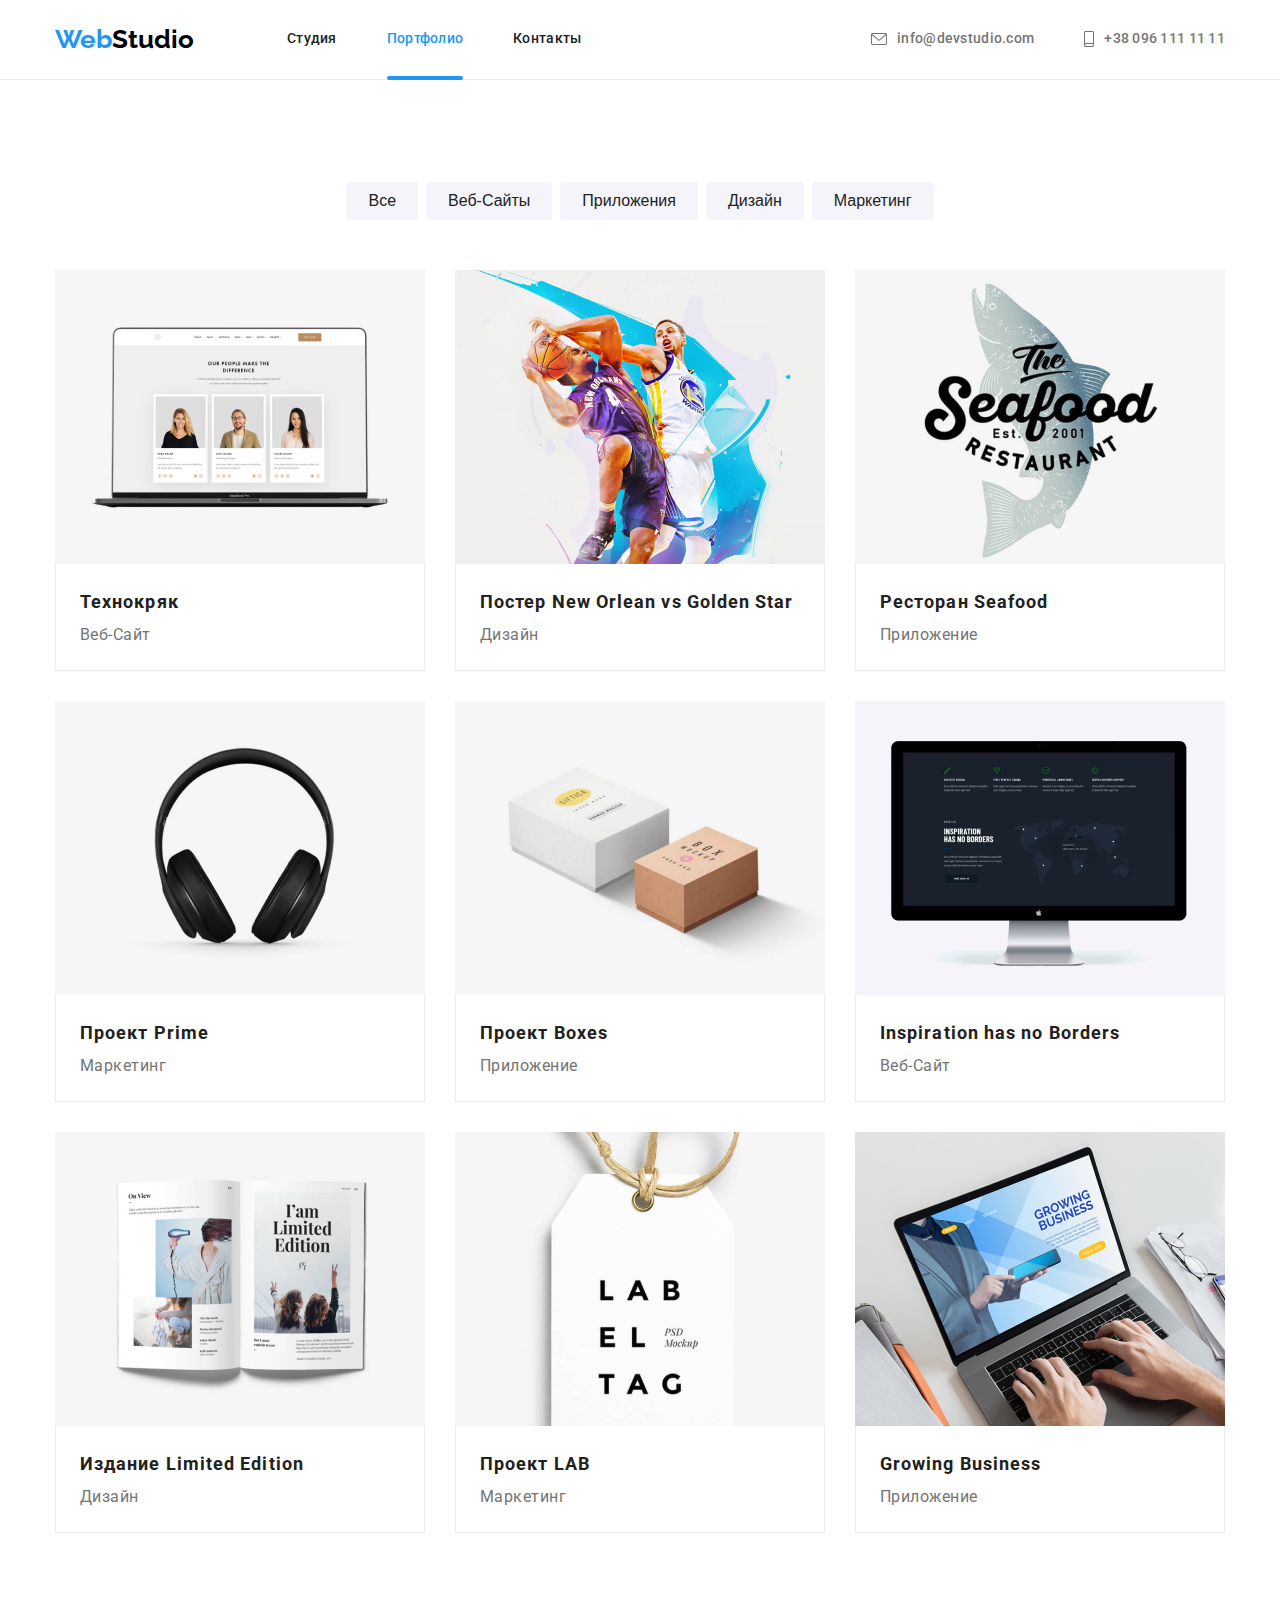
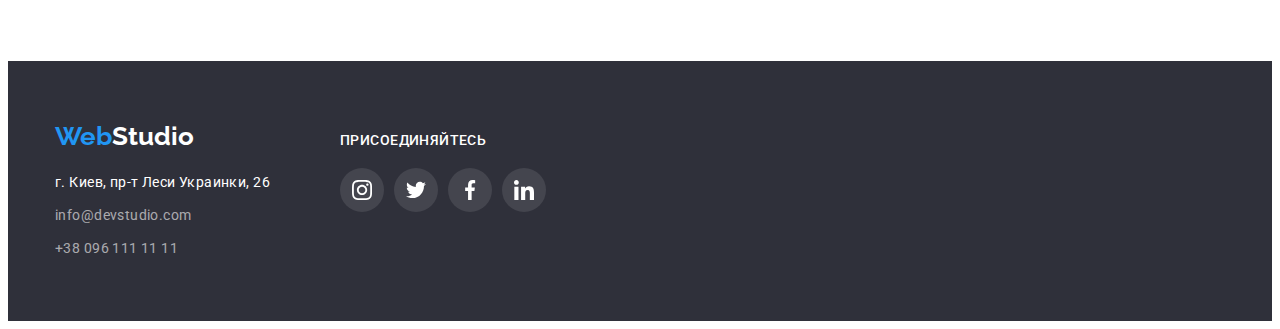
==== portfolio.html @ 551c42f7 "create home work 6" ====
<!DOCTYPE html>
<html lang="ru">
  <head>
    <link
      rel="stylesheet"
      href="https://cdnjs.cloudflare.com/ajax/libs/modern-normalize/1.1.0/modern-normalize.min.css"
      integrity="sha512-wpPYUAdjBVSE4KJnH1VR1HeZfpl1ub8YT/NKx4PuQ5NmX2tKuGu6U/JRp5y+Y8XG2tV+wKQpNHVUX03MfMFn9Q=="
      crossorigin="anonymous"
      referrerpolicy="no-referrer"
    />
    <meta charset="UTF-8" />
    <meta http-equiv="X-UA-Compatible" content="IE=edge" />
    <meta name="viewport" content="width=device-width, initial-scale=1.0" />
    <title>Portfolio</title>
    <link rel="preconnect" href="https://fonts.googleapis.com" />
    <link rel="preconnect" href="https://fonts.gstatic.com" crossorigin />
    <link
      href="https://fonts.googleapis.com/css2?family=Raleway:wght@700&family=Roboto:wght@400;500;700;900&display=swap"
      rel="stylesheet"
    />
    <link rel="stylesheet" href="./css/styles.css" />
  </head>
  <body>
    <!-- header -->
    <header class="header">
      <div class="container header-container">
        <nav class="header-nav">
          <a href="index.html" class="logo link"
            ><span class="web">Web</span
            ><span class="second-web">Studio</span></a
          >
          <ul class="menu-list list">
            <li class="menu-item">
              <a class="menu-link link" href="index.html">Студия</a>
            </li>
            <li class="menu-item">
              <a class="menu-link link current" href="portfolio.html"
                >Портфолио</a
              >
            </li>
            <li class="menu-item">
              <a class="menu-link link" href="/contact">Контакты</a>
            </li>
          </ul>
        </nav>
        <div class="header-conect">
          <ul class="contacts list">
            <li class="menu-item">
              <a class="menu-link menu-link-color link header-mail" href="mailto:info@devstudio.com">
                      <svg class="address-icon header-mail" width="16px" height="12px">
                        <use href="./images/sprites.svg#icon-envelope"></use>
                      </svg>info@devstudio.com</a></li>
            <li class="menu-item">
              <a class="menu-link menu-link-color link header-tel" href="tel:+380961111111">
                <svg class="address-icon header-tel" width="10px" height="16px">
                        <use href="./images/sprites.svg#icon-smartphone"></use>
                      </svg>+38 096 111 11 11</a></li>
          </ul>
      </div>
    </header>
    <!-- end of header -->
    <main>
      <!-- section buttons -->
      <section class="projects">
        <div class="container section-container">
          <ul class="project-buttons list">
            <li class="project-btn">
              <button class="button pointer button-light" type="button">
                Все
              </button>
            </li>
            <li class="project-btn">
              <button class="button pointer button-light" type="button">
                Веб-Сайты
              </button>
            </li>
            <li class="project-btn">
              <button class="button pointer button-light" type="button">
                Приложения
              </button>
            </li>
            <li class="project-btn">
              <button class="button pointer button-light" type="button">
                Дизайн
              </button>
            </li>
            <li class="project-btn">
              <button class="button pointer button-light" type="button">
                Маркетинг
              </button>
            </li>
          </ul>
          <ul class="projects-list list">
            <li class="projects-items">
              <div class="box">
              <p class="overlay">Технокряк это современная площадка распространения коронавируса. Компании используют эту платформу для цифрового шпионажа и атак на защищённые сервера конкурентов.</p>
              <img
                class="projects-img"
                src="./images/portfolio_img/technokryk.jpg"
                width="370"
                alt="технокряк"
              /></div>
              <div class="projects-items-description">
                <h3 class="project-title">Технокряк</h3>
                <p class="project-text">Веб-Сайт</p>
              </div>
            </li>
            <li class="projects-items">
              <div class="box">
              <p class="overlay">Lorem ipsum dolor sit amet consectetur adipisicing elit. Earum maiores tempora dolor dolore, eos delectus, molestiae eveniet non, ipsum modi rerum quibusdam odit et iusto error in alias sit quia?</p>
              <img
                class="projects-img"
                src="./images/portfolio_img/poster.jpg"
                width="370"
                alt="постер"
              /></div>
              <div class="projects-items-description">
                <h3 class="project-title">
                  Постер <span lang="en">New Orlean vs Golden Star</span>
                </h3>
                <p class="project-text">Дизайн</p>
              </div>
            </li>
            <li class="projects-items">
              <div class="box">
              <p class="overlay">Lorem ipsum dolor sit amet consectetur adipisicing elit. Earum maiores tempora dolor dolore, eos delectus, molestiae eveniet non, ipsum modi rerum quibusdam odit et iusto error in alias sit quia?</p>
              <img
                class="projects-img"
                src="./images/portfolio_img/seafood_restaurant.jpg"
                width="370"
                alt="ресторан"
              /></div>
              <div class="projects-items-description">
                <h3 class="project-title">
                  Ресторан <span lang="en">Seafood</span>
                </h3>
                <p class="project-text">Приложение</p>
              </div>
            </li>
            <li class="projects-items">
              <div class="box">
              <p class="overlay">Lorem ipsum dolor sit amet consectetur adipisicing elit. Earum maiores tempora dolor dolore, eos delectus, molestiae eveniet non, ipsum modi rerum quibusdam odit et iusto error in alias sit quia?</p>
              <img
                class="projects-img"
                src="./images/portfolio_img/pime_project.jpg"
                width="370"
                alt="проект прайм"
              /></div>
              <div class="projects-items-description">
                <h3 class="project-title">
                  Проект <span lang="en">Prime</span>
                </h3>
                <p class="project-text">Маркетинг</p>
              </div>
            </li>
            <li class="projects-items">
              <div class="box">
              <p class="overlay">Lorem ipsum dolor sit amet consectetur adipisicing elit. Earum maiores tempora dolor dolore, eos delectus, molestiae eveniet non, ipsum modi rerum quibusdam odit et iusto error in alias sit quia?</p>
              <img
                class="projects-img"
                src="./images/portfolio_img/box_project.jpg"
                width="370"
                alt="проект коробки"
              /></div>
              <div class="projects-items-description">
                <h3 class="project-title">
                  Проект <span lang="en">Boxes</span>
                </h3>
                <p class="project-text">Приложение</p>
              </div>
            </li>
            <li class="projects-items">
              <div class="box">
              <p class="overlay">Lorem ipsum dolor sit amet consectetur adipisicing elit. Earum maiores tempora dolor dolore, eos delectus, molestiae eveniet non, ipsum modi rerum quibusdam odit et iusto error in alias sit quia?</p>
              <img
                class="projects-img"
                src="./images/portfolio_img/no_borders_web_site.jpg"
                width="370"
                alt="веб-сайт"
              /></div>
              <div class="projects-items-description">
                <h3 class="project-title">
                  <span lang="en">Inspiration has no Borders</span>
                </h3>
                <p class="project-text">Веб-Сайт</p>
              </div>
            </li>
            <li class="projects-items">
              <div class="box">
              <p class="overlay">Lorem ipsum dolor sit amet consectetur adipisicing elit. Earum maiores tempora dolor dolore, eos delectus, molestiae eveniet non, ipsum modi rerum quibusdam odit et iusto error in alias sit quia?</p>
              <img
                class="projects-img"
                src="./images/portfolio_img/limited_edition_book.jpg"
                width="370"
                alt="книга"
              /></div>
              <div class="projects-items-description">
                <h3 class="project-title">
                  Издание <span lang="en">Limited Edition</span>
                </h3>
                <p class="project-text">Дизайн</p>
              </div>
            </li>
            <li class="projects-items">
              <div class="box">
              <p class="overlay">Lorem ipsum dolor sit amet consectetur adipisicing elit. Earum maiores tempora dolor dolore, eos delectus, molestiae eveniet non, ipsum modi rerum quibusdam odit et iusto error in alias sit quia?</p>
              <img
                class="projects-img"
                src="./images/portfolio_img/lab_project.jpg"
                width="370"
                alt="проект лаб"
              /></div>
              <div class="projects-items-description">
                <h3 class="project-title">Проект <span lang="en">LAB</span></h3>
                <p class="project-text">Маркетинг</p>
              </div>
            </li>
            <li class="projects-items">
              <div class="box">
              <p class="overlay">Lorem ipsum dolor sit amet consectetur adipisicing elit. Earum maiores tempora dolor dolore, eos delectus, molestiae eveniet non, ipsum modi rerum quibusdam odit et iusto error in alias sit quia?</p>
              <img
                class="projects-img"
                src="./images/portfolio_img/growing_buisness.jpg"
                width="370"
                alt="бизнесс"
              /></div>
              <div class="projects-items-description">
                <h3 class="project-title">
                  <span lang="en">Growing Business</span>
                </h3>
                <p class="project-text">Приложение</p>
              </div>
            </li>
          </ul>
        </div>
      </section>
      <!-- end of section pictures -->
    </main>
    <!-- footer -->
    <footer class="footer">
      <div class="container footer-container">
        <div class="footer-left">
          <a href="index.html" class="footer-logo link"
            ><span class="web">Web</span
            ><span class="third-web">Studio</span></a
          >
          <address class="footer-address">
            <ul class="footer-list list">
              <li class="footer-item">
                <a class="footer-link link" href="/"
                  >г. Киев, пр-т Леси Украинки, 26</a
                >
              </li>
              <li class="footer-item">
                <a
                  class="footer-second-link link"
                  href="mailto:info@devstudio.com"
                  >info@devstudio.com</a
                >
              </li>
              <li class="footer-item">
                <a class="footer-second-link link" href="tel:+380961111111"
                  >+38 096 111 11 11</a
                >
              </li>
            </ul>
          </address>
        </div>
        <div class="fotter-right">
          <h3 class="join">Присоединяйтесь</h3>
          <ul class="join-list list">
            <li class="join-item">
              <a href="" class="join-link">
                <svg class="join-icon" width="20px" height="20px">
                  <use href="./images/sprites.svg#icon-instagram"></use>
                </svg>
              </a>
            </li>
            <li class="join-item">
              <a href="" class="join-link">
                <svg class="join-icon" width="20px" height="20px">
                  <use href="./images/sprites.svg#icon-twitter"></use>
                </svg>
              </a>
            </li>
            <li class="join-item">
              <a href="" class="join-link">
                <svg class="join-icon" width="20px" height="20px">
                  <use href="./images/sprites.svg#icon-facebook"></use>
                </svg>
              </a>
            </li>
            <li class="join-item">
              <a href="" class="join-link">
                <svg class="join-icon" width="20px" height="20px">
                  <use href="./images/sprites.svg#icon-linkedin"></use>
                </svg>
              </a>
            </li>
          </ul>
        </div>
      </div>
    <!-- end of footer -->
  </body>
</html>
---- css/styles.css ----
:root {
  --header-color: #ffffff;
  --primary-text-color: #212121;
  --second-text-color: #757575;
  --accent-color: #2196f3;
  --third-color: #000000;
  --button-color: #f5f4fa;
}

* {
  box-sizing: border-box;
}

p,
h1,
h2,
h3,
h4,
h5,
h6 {
  margin: 0;
}

ul {
  margin: 0;
  padding: 0;
}

img {
  display: block;
}
body {
  font-family: 'Roboto', sans-serif;
}

.container {
  width: 1200px;
  padding-left: 15px;
  padding-right: 15px;
  margin: 0 auto;
}

.list {
  list-style: none;
}

.link {
  text-decoration: none;
}

.web {
  color: var(--accent-color);
}

.second-web {
  color: var(--third-color);
}
.third-web {
  color: var(--header-color);
}

.pointer {
  cursor: pointer;
}

/* ---------------- header ---------------- */

.header {
  padding-top: 24px;
  padding-bottom: 25px;
  border-bottom: 1px solid #ececec;
  background-color: #ffffff;
  position: fixed;
  width: 100%;
  left: 0;
  top: 0;
  z-index: 3;
}

.logo {
  font-family: 'Raleway', sans-serif;
  font-size: 26px;
  font-weight: 700;
  display: flex;
  margin-right: 93px;
}
.footer-logo {
  font-family: 'Raleway', sans-serif;
  font-size: 26px;
  font-weight: 700;
  display: flex;
}

.menu-list {
  display: flex;
}

.menu-item:not(:last-child) {
  margin-right: 50px;
}

.menu-link {
  font-style: normal;
  font-weight: 500;
  font-size: 14px;
  line-height: 1.14;
  letter-spacing: 0.02em;
  color: var(--primary-text-color);
  display: flex;
  align-items: center;
  justify-content: center;
  position: relative;
}

.menu-link.current::after {
  content: '';
  width: 100%;
  height: 4px;
  background-color: var(--accent-color);
  border-radius: 2px;
  position: absolute;
  left: 0;
  bottom: -33px;
  cursor: default;
}

.header-container {
  display: flex;
  align-items: center;
}
.header-conect {
  margin-left: auto;
  align-items: center;
}

.header-nav {
  display: flex;
  align-items: center;
}
.contacts {
  display: flex;
}

.menu-link {
  transition-property: color;
  transition-duration: 250ms;
  transition-timing-function: cubic-bezier(0.4, 0, 0.2, 1);
}

.menu-link-color {
  color: var(--second-text-color);
  transition-property: color;
  transition-duration: 250ms;
  transition-timing-function: cubic-bezier(0.4, 0, 0.2, 1);
}

.menu-link:hover,
.menu-link:focus {
  color: var(--accent-color);
}

.menu-link.current {
  color: var(--accent-color);
  transition-property: color;
  transition-duration: 250ms;
  transition-timing-function: cubic-bezier(0.4, 0, 0.2, 1);
}

.header-mail,
.header-tel {
  transition-property: color;
  transition-duration: 250ms;
  transition-timing-function: cubic-bezier(0.4, 0, 0.2, 1);
}

.address-icon {
  margin-right: 10px;
  fill: var(--second-text-color);
  transition-property: fill;
  transition-duration: 250ms;
  transition-timing-function: cubic-bezier(0.4, 0, 0.2, 1);
}

.header-mail:hover,
.header-mail:focus,
.header-tel:hover,
.header-tel:focus {
  color: var(--accent-color);
}
.header-mail:hover .address-icon,
.header-mail:focus .address-icon,
.header-tel:hover .address-icon,
.header-tel:focus .address-icon {
  fill: var(--accent-color);
}

/* ---------------- hero ---------------- */
.hero-top {
  background-color: #c4c4c4;
  padding-top: 200px;
  padding-bottom: 200px;
  max-width: 1600px;
  background-image: linear-gradient(
      rgba(47, 48, 58, 0.4),
      rgba(47, 48, 58, 0.4)
    ),
    url(../images/hover_img_browzer_jpg.jpg);
  background-repeat: no-repeat;
  background-size: cover;
  background-position: center;
  margin: 0 auto;
  margin-top: 79px;
}

.hero-title {
  font-style: normal;
  font-weight: 900;
  font-size: 44px;
  line-height: 1.36;
  letter-spacing: 0.06em;
  text-transform: uppercase;
  color: var(--header-color);
}

.hero-button {
  display: block;
  margin: 0 auto;
}

.hero-after-title {
  margin-left: auto;
  margin-right: auto;
  width: 696px;
  text-align: center;
  padding-bottom: 30px;
}

.btn {
  font-style: normal;
  font-weight: 500;
  font-size: 16px;
  line-height: 1.87;
  letter-spacing: 0.06em;
  color: var(--header-color);
  background-color: var(--accent-color);
  border-radius: 4px;
  width: 200px;
  height: 50px;
  border: 1px, var(--accent-color);
  transition: color 250ms cubic-bezier(0.4, 0, 0.2, 1),
    background-color 250ms cubic-bezier(0.4, 0, 0.2, 1);
  box-shadow: 0px 4px 4px rgba(0, 0, 0, 0.15);
}

.btn:hover {
  background-color: #188ce8;
}

/* ---------------- section 2 ---------------- */
.section-two {
  padding-top: 94px;
}

.section-two-list {
  display: flex;
  height: 251px;
}

.section-two-item {
  width: 270px;
  height: 101px;
}
.section-two-item:not(:last-child) {
  margin-right: 30px;
}

.text-name {
  font-size: 14px;
  line-height: 1.14;
  letter-spacing: 0.03em;
  text-transform: uppercase;
  color: var(--primary-text-color);
}

.text-item {
  font-size: 14px;
  line-height: 1.71;
  letter-spacing: 0.03em;
  color: var(--second-text-color);
  margin-top: 10px;
}

.section-icons {
  width: 270px;
  height: 120px;
  background-color: #f5f4fa;
  border-radius: 4px;
  display: block;
  margin-bottom: 30px;
  display: flex;
  justify-content: center;
  align-items: center;
}

/* ---------------- section 3 ---------------- */
.section-three {
  padding-top: 94px;
  padding-bottom: 94px;
}

.section-three-title {
  font-style: normal;
  font-weight: 700;
  font-size: 36px;
  line-height: 1.17;
  text-align: center;
  letter-spacing: 0.03em;
  color: var(--primary-text-color);
  margin-bottom: 50px;
}

.section-three-list {
  display: flex;
}
.section-three-item:not(:last-child) {
  margin-right: 30px;
}

.works-title-section {
  background-color: rgba(47, 48, 58, 0.8);
  position: relative;
}

.works-title-text {
  font-weight: 500;
  font-size: 14px;
  line-height: 1.14;
  text-align: center;
  letter-spacing: 0.03em;
  text-transform: uppercase;
  background: rgba(47, 48, 58, 0.8);
  color: #ffffff;
  bottom: 0;
  left: 0;
  padding-top: 27px;
  padding-bottom: 27px;
  position: absolute;
  width: 100%;
  display: flex;
  justify-content: center;
  align-items: center;
}

/* ---------------- section 4 ---------------- */

.team {
  background-color: #f5f4fa;
  padding-top: 94px;
  padding-bottom: 94px;
}

.team-title {
  font-weight: 700;
  font-size: 36px;
  line-height: 1.17;
  text-align: center;
  letter-spacing: 0.03em;
  color: var(--primary-text-color);
  margin-bottom: 50px;
}

.team-list {
  display: flex;
  margin-right: -30px;
}

.team-item {
  flex-basis: calc(100% / 4 - 30px);
  margin-right: 30px;
  box-shadow: 0px 1px 3px rgba(0, 0, 0, 0.12), 0px 1px 1px rgba(0, 0, 0, 0.14),
    0px 2px 1px rgba(0, 0, 0, 0.2);
  border-radius: 0px 0px 4px 4px;
  background: #ffffff;
}

.team-name {
  font-weight: 500;
  font-size: 16px;
  line-height: 1.19;
  letter-spacing: 0.03em;
  text-align: center;
  color: var(--primary-text-color);
  padding-bottom: 10px;
}
.team-after-item {
  padding-bottom: 30px;
  padding-top: 30px;
}
.team-prof {
  font-size: 16px;
  line-height: 1.19;
  letter-spacing: 0.03em;
  text-align: center;
  color: var(--second-text-color);
  margin-bottom: 16px;
}

.social-list {
  display: flex;
  justify-content: center;
}

.social-item {
  width: 44px;
  height: 44px;
  margin-right: 10px;
}
.social-item:last-child {
  margin-right: 0;
}

.social-link {
  width: 100%;
  height: 100%;
  display: flex;
  align-items: center;
  justify-content: center;
  border-radius: 50%;
  transition: fill 250ms cubic-bezier(0.4, 0, 0.2, 1),
    background-color 250ms cubic-bezier(0.4, 0, 0.2, 1);
}

.social-link:hover,
.social-link:focus {
  background-color: var(--accent-color);
}

.social-link:hover .social-icon,
.social-link:focus .social-icon {
  fill: #ffffff;
}

.social-icon {
  fill: #afb1b8;
  fill: #afb1b8;
  transition: fill 250ms cubic-bezier(0.4, 0, 0.2, 1);
}

/* ---------------- section 5 ---------------- */

.clients {
  padding-top: 94px;
  padding-bottom: 94px;
}

.clients-list {
  display: flex;
}
.clients-item:not(:last-child) {
  margin-right: 30px;
}
.clients-after-items {
  width: 170px;
  height: 92px;
  border: 1px solid #afb1b8;
  border-radius: 4px;
  background-position: center;
  background-size: 106px;
  background-repeat: no-repeat;
  transition-property: border-color;
  transition-duration: 250ms;
  transition-timing-function: cubic-bezier(0.4, 0, 0.2, 1);
}

.clients-after-items:hover,
.clients-after-items:focus {
  border-color: var(--accent-color);
}

.clients-link {
  width: 100%;
  height: 100%;
  display: flex;
  align-items: center;
  justify-content: center;
  fill: #afb1b8;
  transition-property: fill;
  transition-duration: 250ms;
  transition-timing-function: cubic-bezier(0.4, 0, 0.2, 1);
}

.clients-link:hover,
.clients-link:focus {
  fill: var(--accent-color);
}

/* ------------------ footer ------------------ */

.footer {
  background-color: #2f303a;
  padding-top: 60px;
  padding-bottom: 60px;
}
.footer-address {
  font-style: inherit;
}

.footer-logo {
  margin-bottom: 20px;
}

.footer-item:not(:last-child) {
  margin-bottom: 9px;
}
.footer-link {
  font-weight: normal;
  font-size: 14px;
  line-height: 1.71;
  letter-spacing: 0.03em;
  color: #ffffff;
}

.footer-second-link {
  font-weight: normal;
  font-size: 14px;
  line-height: 1.71;
  letter-spacing: 0.03em;
  color: rgba(255, 255, 255, 0.6);
  transition-property: color;
  transition-duration: 250ms;
  transition-timing-function: cubic-bezier(0.4, 0, 0.2, 1);
}

.footer-second-link:hover,
.footer-second-link:focus {
  color: var(--accent-color);
}

.join {
  font-style: normal;
  font-weight: 500;
  font-size: 14px;
  line-height: 16px;
  letter-spacing: 0.03em;
  text-transform: uppercase;
  color: #ffffff;
  margin-bottom: 20px;
}
.footer-container {
  display: flex;
  align-items: baseline;
}

.fotter-right {
  margin-left: 70px;
}

.join-list {
  display: flex;
  justify-content: center;
}

.join-item {
  width: 44px;
  height: 44px;
  margin-right: 10px;
}
.join-item:last-child {
  margin-right: 0;
}

.join-link:hover,
.join-link:focus {
  background-color: var(--accent-color);
  border-radius: 50%;
}

.join-icon {
  fill: #ffffff;
  transition-property: fill;
  transition-duration: 250ms;
  transition-timing-function: cubic-bezier(0.4, 0, 0.2, 1);
}

.join-link {
  width: 100%;
  height: 100%;
  display: flex;
  align-items: center;
  justify-content: center;
  background: rgba(255, 255, 255, 0.1);
  border-radius: 50%;
  transition-property: background-color;
  transition-duration: 250ms;
  transition-timing-function: cubic-bezier(0.4, 0, 0.2, 1);
}

/* ---------------- portfolio ---------------- */

.projects {
  display: flex;
  padding-top: 174px;
  padding-bottom: 34px;
}
.button {
  font-weight: 500;
  font-size: 16px;
  line-height: 1.62;
  color: var(--primary-text-color);
  background-color: var(--accent-color);
  border-radius: 4px;
  border: 1px, var(--accent-color);
  padding-left: 22px;
  padding-right: 22px;
  padding-top: 6px;
  padding-bottom: 6px;
  transition: color 250ms cubic-bezier(0.4, 0, 0.2, 1),
    box-shadow 250ms cubic-bezier(0.4, 0, 0.2, 1),
    background-color 250ms cubic-bezier(0.4, 0, 0.2, 1);
}

.button:hover,
.button:focus {
  color: var(--header-color);
  background-color: var(--accent-color);
  box-shadow: 0px 3px 1px rgba(0, 0, 0, 0.1), 0px 1px 2px rgba(0, 0, 0, 0.08),
    0px 2px 2px rgba(0, 0, 0, 0.12);
  border-radius: 4px;
}
.button-light {
  background-color: var(--button-color);
}

.project-title {
  font-weight: 700;
  font-size: 18px;
  line-height: 2;
  letter-spacing: 0.06em;
  color: var(--primary-text-color);
}

.project-text {
  font-size: 16px;
  line-height: 1.88;
  letter-spacing: 0.03em;
  color: var(--second-text-color);
}

.project-buttons {
  display: flex;
  justify-content: center;
  margin-bottom: 50px;
}
.project-btn:not(:first-child) {
  margin-left: 8px;
}
.projects-list {
  display: flex;
  flex-wrap: wrap;
  margin-left: -30px;
  padding-bottom: 94px;
  margin-bottom: -30px;
}

.projects-items {
  flex-basis: calc((100% - 3 * 30px) / 9);
  margin-left: 30px;
  margin-bottom: 30px;
  transition: box-shadow 250ms cubic-bezier(0.4, 0, 0.2, 1);
}
.projects-items:hover,
.projects-items:focus {
  box-shadow: 0px 1px 1px rgba(0, 0, 0, 0.12), 0px 4px 4px rgba(0, 0, 0, 0.06),
    1px 4px 6px rgba(0, 0, 0, 0.16);
}

.projects-items-description {
  padding-top: 20px;
  padding-left: 24px;
  padding-bottom: 20px;
  border-bottom: 1px solid #ececec;
  border-right: 1px solid #ececec;
  border-left: 1px solid #ececec;
}

.box {
  position: relative;
  width: 370px;
  height: 294px;
  overflow: hidden;
}
.overlay {
  position: absolute;
  top: 0;
  left: 0;
  width: 100%;
  height: 100%;
  transform: translateY(100%);
  color: #ffffff;
  padding-top: 64px;
  padding-bottom: 63px;
  padding-left: 24px;
  padding-right: 24px;
  font-weight: 400;
  font-size: 18px;
  line-height: 28px;
  letter-spacing: 0.03em;
  transition: transform 250ms cubic-bezier(0.4, 0, 0.2, 1);
  background-color: rgba(33, 150, 243, 0.9);
}

.box:hover .overlay {
  transform: translateY(0);
}

/* ---------------- modal-window ---------------- */

.backdrop {
  width: 100vw;
  height: 100vh;
  background-color: rgba(0, 0, 0, 0.2);
  position: fixed;
  top: 0;
  transition: opacity 250ms cubic-bezier(0.4, 0, 0.2, 1),
    visibility 250ms cubic-bezier(0.4, 0, 0.2, 1);
}

.modal {
  position: absolute;
  width: 528px;
  height: 581px;
  background-color: #ffffff;
  box-shadow: 0px 1px 3px rgba(0, 0, 0, 0.12), 0px 1px 1px rgba(0, 0, 0, 0.14),
    0px 2px 1px rgba(0, 0, 0, 0.2);
  border-radius: 4px;
  top: 50%;
  left: 50%;
  transform: translate(-50%, -50%);
}

.modal-btn {
  border: 1px solid rgba(0, 0, 0, 0.1);
  background-color: transparent;
  width: 30px;
  height: 30px;
  border-radius: 50%;
  position: absolute;
  top: 10px;
  right: 10px;
  display: flex;
  align-items: center;
  justify-content: center;
}

.backdrop.is-hidden {
  visibility: hidden;
  opacity: 0;
  pointer-events: none;
}
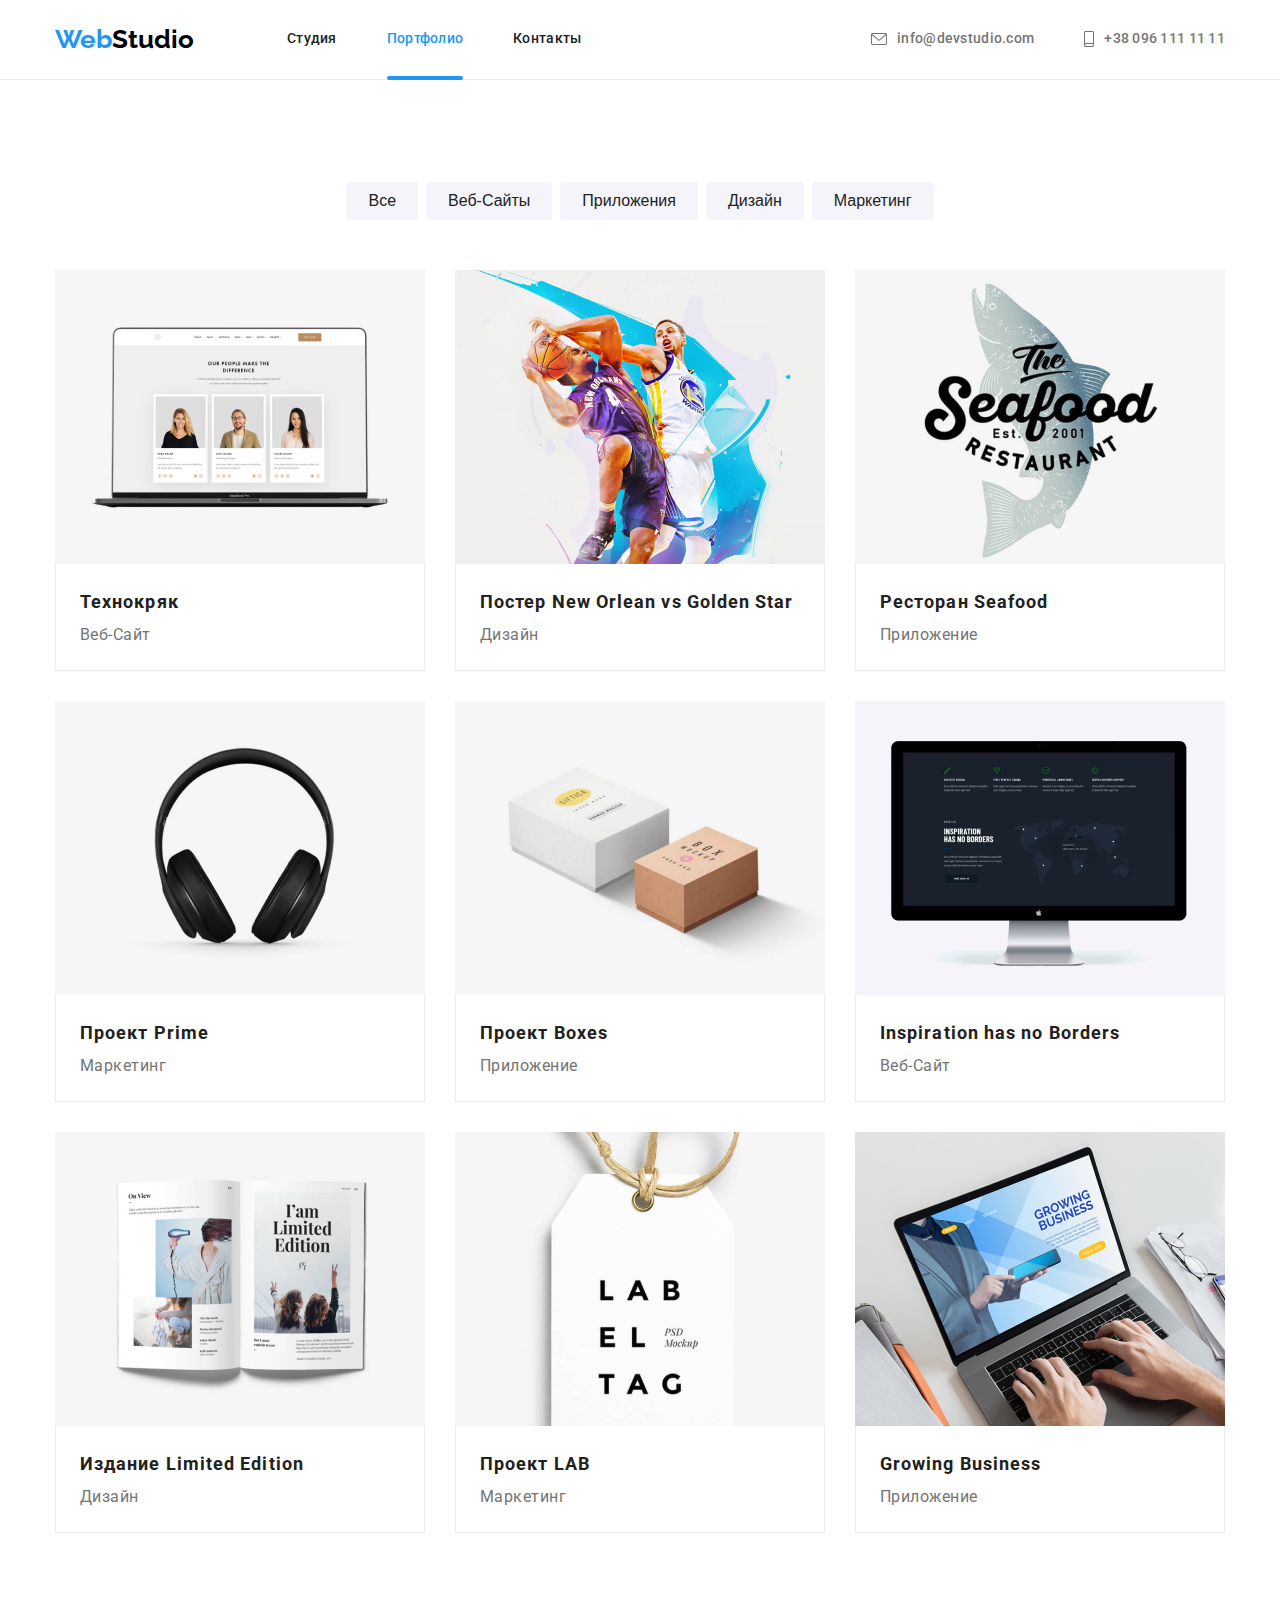
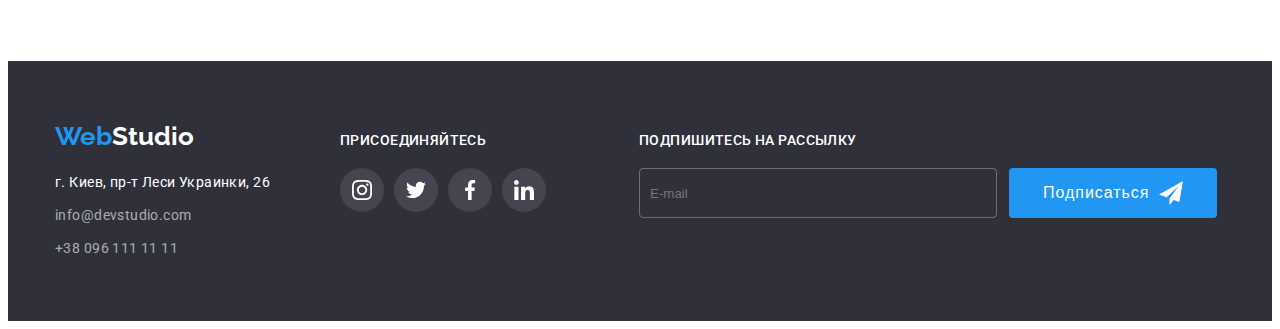
==== commit c431fea0: "update" ====
--- a/portfolio.html
+++ b/portfolio.html
@@ -299,6 +299,23 @@
             </li>
           </ul>
         </div>
+        <div class="subscribe-footer">
+          <h2 class="subscribe-title">Подпишитесь на рассылку</h2>
+          <div class="subscribe-footer-section">
+            <form class="subscribe-form" name="e-mail">
+              <div>
+                <lable class="subscribe-lable" for="e-mail">
+                  <input class="subscribe-input" type="e-mail" name="e-mail" placeholder="E-mail">
+                </lable>
+              </div>
+            </form>
+            <button type="button" class="subscribe-button">Подписаться
+            <svg class="icon-send" width="24px" height="24px">
+                  <use href="./images/sprites.svg#icon-icon_send"></use>
+                </svg>
+                </button>
+          </div>
+        </div>
       </div>
     <!-- end of footer -->
   </body>
--- a/css/styles.css
+++ b/css/styles.css
@@ -1,14 +1,14 @@
 :root {
-  --header-color: #ffffff;
-  --primary-text-color: #212121;
-  --second-text-color: #757575;
-  --accent-color: #2196f3;
-  --third-color: #000000;
-  --button-color: #f5f4fa;
+	--header-color: #ffffff;
+	--primary-text-color: #212121;
+	--second-text-color: #757575;
+	--accent-color: #2196f3;
+	--third-color: #000000;
+	--button-color: #f5f4fa;
 }
 
 * {
-  box-sizing: border-box;
+	box-sizing: border-box;
 }
 
 p,
@@ -18,742 +18,945 @@
 h4,
 h5,
 h6 {
-  margin: 0;
+	margin: 0;
 }
 
 ul {
-  margin: 0;
-  padding: 0;
+	margin: 0;
+	padding: 0;
 }
 
 img {
-  display: block;
+	display: block;
 }
 body {
-  font-family: 'Roboto', sans-serif;
+	font-family: "Roboto", sans-serif;
 }
 
 .container {
-  width: 1200px;
-  padding-left: 15px;
-  padding-right: 15px;
-  margin: 0 auto;
+	width: 1200px;
+	padding-left: 15px;
+	padding-right: 15px;
+	margin: 0 auto;
+}
+
+.visually-hidden {
+	position: absolute;
+	white-space: nowrap;
+	width: 1px;
+	height: 1px;
+	border: 0;
+	padding: 0;
+	overflow: hidden;
+	border: 0;
+	clip: rect(0 0 0 0);
+	clip-path: inset(50%);
+	margin: -1px;
 }
 
 .list {
-  list-style: none;
+	list-style: none;
 }
 
 .link {
-  text-decoration: none;
+	text-decoration: none;
 }
 
 .web {
-  color: var(--accent-color);
+	color: var(--accent-color);
 }
 
 .second-web {
-  color: var(--third-color);
+	color: var(--third-color);
 }
 .third-web {
-  color: var(--header-color);
+	color: var(--header-color);
 }
 
 .pointer {
-  cursor: pointer;
+	cursor: pointer;
 }
 
 /* ---------------- header ---------------- */
 
 .header {
-  padding-top: 24px;
-  padding-bottom: 25px;
-  border-bottom: 1px solid #ececec;
-  background-color: #ffffff;
-  position: fixed;
-  width: 100%;
-  left: 0;
-  top: 0;
-  z-index: 3;
+	padding-top: 24px;
+	padding-bottom: 25px;
+	border-bottom: 1px solid #ececec;
+	background-color: #ffffff;
+	position: fixed;
+	width: 100%;
+	left: 0;
+	top: 0;
+	z-index: 3;
 }
 
 .logo {
-  font-family: 'Raleway', sans-serif;
-  font-size: 26px;
-  font-weight: 700;
-  display: flex;
-  margin-right: 93px;
+	font-family: "Raleway", sans-serif;
+	font-size: 26px;
+	font-weight: 700;
+	display: flex;
+	margin-right: 93px;
 }
 .footer-logo {
-  font-family: 'Raleway', sans-serif;
-  font-size: 26px;
-  font-weight: 700;
-  display: flex;
+	font-family: "Raleway", sans-serif;
+	font-size: 26px;
+	font-weight: 700;
+	display: flex;
 }
 
 .menu-list {
-  display: flex;
+	display: flex;
 }
 
 .menu-item:not(:last-child) {
-  margin-right: 50px;
+	margin-right: 50px;
 }
 
 .menu-link {
-  font-style: normal;
-  font-weight: 500;
-  font-size: 14px;
-  line-height: 1.14;
-  letter-spacing: 0.02em;
-  color: var(--primary-text-color);
-  display: flex;
-  align-items: center;
-  justify-content: center;
-  position: relative;
+	font-style: normal;
+	font-weight: 500;
+	font-size: 14px;
+	line-height: 1.14;
+	letter-spacing: 0.02em;
+	color: var(--primary-text-color);
+	display: flex;
+	align-items: center;
+	justify-content: center;
+	position: relative;
 }
 
 .menu-link.current::after {
-  content: '';
-  width: 100%;
-  height: 4px;
-  background-color: var(--accent-color);
-  border-radius: 2px;
-  position: absolute;
-  left: 0;
-  bottom: -33px;
-  cursor: default;
+	content: "";
+	width: 100%;
+	height: 4px;
+	background-color: var(--accent-color);
+	border-radius: 2px;
+	position: absolute;
+	left: 0;
+	bottom: -33px;
+	cursor: default;
 }
 
 .header-container {
-  display: flex;
-  align-items: center;
+	display: flex;
+	align-items: center;
 }
 .header-conect {
-  margin-left: auto;
-  align-items: center;
+	margin-left: auto;
+	align-items: center;
 }
 
 .header-nav {
-  display: flex;
-  align-items: center;
+	display: flex;
+	align-items: center;
 }
 .contacts {
-  display: flex;
+	display: flex;
 }
 
 .menu-link {
-  transition-property: color;
-  transition-duration: 250ms;
-  transition-timing-function: cubic-bezier(0.4, 0, 0.2, 1);
+	transition-property: color;
+	transition-duration: 250ms;
+	transition-timing-function: cubic-bezier(0.4, 0, 0.2, 1);
 }
 
 .menu-link-color {
-  color: var(--second-text-color);
-  transition-property: color;
-  transition-duration: 250ms;
-  transition-timing-function: cubic-bezier(0.4, 0, 0.2, 1);
+	color: var(--second-text-color);
+	transition-property: color;
+	transition-duration: 250ms;
+	transition-timing-function: cubic-bezier(0.4, 0, 0.2, 1);
 }
 
 .menu-link:hover,
 .menu-link:focus {
-  color: var(--accent-color);
+	color: var(--accent-color);
 }
 
 .menu-link.current {
-  color: var(--accent-color);
-  transition-property: color;
-  transition-duration: 250ms;
-  transition-timing-function: cubic-bezier(0.4, 0, 0.2, 1);
+	color: var(--accent-color);
+	transition-property: color;
+	transition-duration: 250ms;
+	transition-timing-function: cubic-bezier(0.4, 0, 0.2, 1);
 }
 
 .header-mail,
 .header-tel {
-  transition-property: color;
-  transition-duration: 250ms;
-  transition-timing-function: cubic-bezier(0.4, 0, 0.2, 1);
+	transition-property: color;
+	transition-duration: 250ms;
+	transition-timing-function: cubic-bezier(0.4, 0, 0.2, 1);
 }
 
 .address-icon {
-  margin-right: 10px;
-  fill: var(--second-text-color);
-  transition-property: fill;
-  transition-duration: 250ms;
-  transition-timing-function: cubic-bezier(0.4, 0, 0.2, 1);
+	margin-right: 10px;
+	fill: var(--second-text-color);
+	transition-property: fill;
+	transition-duration: 250ms;
+	transition-timing-function: cubic-bezier(0.4, 0, 0.2, 1);
 }
 
 .header-mail:hover,
 .header-mail:focus,
 .header-tel:hover,
 .header-tel:focus {
-  color: var(--accent-color);
+	color: var(--accent-color);
 }
 .header-mail:hover .address-icon,
 .header-mail:focus .address-icon,
 .header-tel:hover .address-icon,
 .header-tel:focus .address-icon {
-  fill: var(--accent-color);
+	fill: var(--accent-color);
 }
 
 /* ---------------- hero ---------------- */
 .hero-top {
-  background-color: #c4c4c4;
-  padding-top: 200px;
-  padding-bottom: 200px;
-  max-width: 1600px;
-  background-image: linear-gradient(
-      rgba(47, 48, 58, 0.4),
-      rgba(47, 48, 58, 0.4)
-    ),
-    url(../images/hover_img_browzer_jpg.jpg);
-  background-repeat: no-repeat;
-  background-size: cover;
-  background-position: center;
-  margin: 0 auto;
-  margin-top: 79px;
+	background-color: #c4c4c4;
+	padding-top: 200px;
+	padding-bottom: 200px;
+	max-width: 1600px;
+	background-image: linear-gradient(rgba(47, 48, 58, 0.4), rgba(47, 48, 58, 0.4)),
+		url(../images/hover_img_browzer_jpg.jpg);
+	background-repeat: no-repeat;
+	background-size: cover;
+	background-position: center;
+	margin: 0 auto;
+	margin-top: 79px;
 }
 
 .hero-title {
-  font-style: normal;
-  font-weight: 900;
-  font-size: 44px;
-  line-height: 1.36;
-  letter-spacing: 0.06em;
-  text-transform: uppercase;
-  color: var(--header-color);
+	font-style: normal;
+	font-weight: 900;
+	font-size: 44px;
+	line-height: 1.36;
+	letter-spacing: 0.06em;
+	text-transform: uppercase;
+	color: var(--header-color);
 }
 
 .hero-button {
-  display: block;
-  margin: 0 auto;
+	display: block;
+	margin: 0 auto;
 }
 
 .hero-after-title {
-  margin-left: auto;
-  margin-right: auto;
-  width: 696px;
-  text-align: center;
-  padding-bottom: 30px;
+	margin-left: auto;
+	margin-right: auto;
+	width: 696px;
+	text-align: center;
+	padding-bottom: 30px;
 }
 
 .btn {
-  font-style: normal;
-  font-weight: 500;
-  font-size: 16px;
-  line-height: 1.87;
-  letter-spacing: 0.06em;
-  color: var(--header-color);
-  background-color: var(--accent-color);
-  border-radius: 4px;
-  width: 200px;
-  height: 50px;
-  border: 1px, var(--accent-color);
-  transition: color 250ms cubic-bezier(0.4, 0, 0.2, 1),
-    background-color 250ms cubic-bezier(0.4, 0, 0.2, 1);
-  box-shadow: 0px 4px 4px rgba(0, 0, 0, 0.15);
+	font-style: normal;
+	font-weight: 500;
+	font-size: 16px;
+	line-height: 1.87;
+	letter-spacing: 0.06em;
+	color: var(--header-color);
+	background-color: var(--accent-color);
+	border-radius: 4px;
+	width: 200px;
+	height: 50px;
+	border: 1px, var(--accent-color);
+	transition: color 250ms cubic-bezier(0.4, 0, 0.2, 1), background-color 250ms cubic-bezier(0.4, 0, 0.2, 1);
+	box-shadow: 0px 4px 4px rgba(0, 0, 0, 0.15);
 }
 
 .btn:hover {
-  background-color: #188ce8;
+	background-color: #188ce8;
 }
 
 /* ---------------- section 2 ---------------- */
 .section-two {
-  padding-top: 94px;
+	padding-top: 94px;
 }
 
 .section-two-list {
-  display: flex;
-  height: 251px;
+	display: flex;
+	height: 251px;
 }
 
 .section-two-item {
-  width: 270px;
-  height: 101px;
+	width: 270px;
+	height: 101px;
 }
 .section-two-item:not(:last-child) {
-  margin-right: 30px;
+	margin-right: 30px;
 }
 
 .text-name {
-  font-size: 14px;
-  line-height: 1.14;
-  letter-spacing: 0.03em;
-  text-transform: uppercase;
-  color: var(--primary-text-color);
+	font-size: 14px;
+	line-height: 1.14;
+	letter-spacing: 0.03em;
+	text-transform: uppercase;
+	color: var(--primary-text-color);
 }
 
 .text-item {
-  font-size: 14px;
-  line-height: 1.71;
-  letter-spacing: 0.03em;
-  color: var(--second-text-color);
-  margin-top: 10px;
+	font-size: 14px;
+	line-height: 1.71;
+	letter-spacing: 0.03em;
+	color: var(--second-text-color);
+	margin-top: 10px;
 }
 
 .section-icons {
-  width: 270px;
-  height: 120px;
-  background-color: #f5f4fa;
-  border-radius: 4px;
-  display: block;
-  margin-bottom: 30px;
-  display: flex;
-  justify-content: center;
-  align-items: center;
+	width: 270px;
+	height: 120px;
+	background-color: #f5f4fa;
+	border-radius: 4px;
+	display: block;
+	margin-bottom: 30px;
+	display: flex;
+	justify-content: center;
+	align-items: center;
 }
 
 /* ---------------- section 3 ---------------- */
 .section-three {
-  padding-top: 94px;
-  padding-bottom: 94px;
+	padding-top: 94px;
+	padding-bottom: 94px;
 }
 
 .section-three-title {
-  font-style: normal;
-  font-weight: 700;
-  font-size: 36px;
-  line-height: 1.17;
-  text-align: center;
-  letter-spacing: 0.03em;
-  color: var(--primary-text-color);
-  margin-bottom: 50px;
+	font-style: normal;
+	font-weight: 700;
+	font-size: 36px;
+	line-height: 1.17;
+	text-align: center;
+	letter-spacing: 0.03em;
+	color: var(--primary-text-color);
+	margin-bottom: 50px;
 }
 
 .section-three-list {
-  display: flex;
+	display: flex;
 }
 .section-three-item:not(:last-child) {
-  margin-right: 30px;
+	margin-right: 30px;
 }
 
 .works-title-section {
-  background-color: rgba(47, 48, 58, 0.8);
-  position: relative;
+	background-color: rgba(47, 48, 58, 0.8);
+	position: relative;
 }
 
 .works-title-text {
-  font-weight: 500;
-  font-size: 14px;
-  line-height: 1.14;
-  text-align: center;
-  letter-spacing: 0.03em;
-  text-transform: uppercase;
-  background: rgba(47, 48, 58, 0.8);
-  color: #ffffff;
-  bottom: 0;
-  left: 0;
-  padding-top: 27px;
-  padding-bottom: 27px;
-  position: absolute;
-  width: 100%;
-  display: flex;
-  justify-content: center;
-  align-items: center;
+	font-weight: 500;
+	font-size: 14px;
+	line-height: 1.14;
+	text-align: center;
+	letter-spacing: 0.03em;
+	text-transform: uppercase;
+	background: rgba(47, 48, 58, 0.8);
+	color: #ffffff;
+	bottom: 0;
+	left: 0;
+	padding-top: 27px;
+	padding-bottom: 27px;
+	position: absolute;
+	width: 100%;
+	display: flex;
+	justify-content: center;
+	align-items: center;
 }
 
 /* ---------------- section 4 ---------------- */
 
 .team {
-  background-color: #f5f4fa;
-  padding-top: 94px;
-  padding-bottom: 94px;
+	background-color: #f5f4fa;
+	padding-top: 94px;
+	padding-bottom: 94px;
 }
 
 .team-title {
-  font-weight: 700;
-  font-size: 36px;
-  line-height: 1.17;
-  text-align: center;
-  letter-spacing: 0.03em;
-  color: var(--primary-text-color);
-  margin-bottom: 50px;
+	font-weight: 700;
+	font-size: 36px;
+	line-height: 1.17;
+	text-align: center;
+	letter-spacing: 0.03em;
+	color: var(--primary-text-color);
+	margin-bottom: 50px;
 }
 
 .team-list {
-  display: flex;
-  margin-right: -30px;
+	display: flex;
+	margin-right: -30px;
 }
 
 .team-item {
-  flex-basis: calc(100% / 4 - 30px);
-  margin-right: 30px;
-  box-shadow: 0px 1px 3px rgba(0, 0, 0, 0.12), 0px 1px 1px rgba(0, 0, 0, 0.14),
-    0px 2px 1px rgba(0, 0, 0, 0.2);
-  border-radius: 0px 0px 4px 4px;
-  background: #ffffff;
+	flex-basis: calc(100% / 4 - 30px);
+	margin-right: 30px;
+	box-shadow: 0px 1px 3px rgba(0, 0, 0, 0.12), 0px 1px 1px rgba(0, 0, 0, 0.14), 0px 2px 1px rgba(0, 0, 0, 0.2);
+	border-radius: 0px 0px 4px 4px;
+	background: #ffffff;
 }
 
 .team-name {
-  font-weight: 500;
-  font-size: 16px;
-  line-height: 1.19;
-  letter-spacing: 0.03em;
-  text-align: center;
-  color: var(--primary-text-color);
-  padding-bottom: 10px;
+	font-weight: 500;
+	font-size: 16px;
+	line-height: 1.19;
+	letter-spacing: 0.03em;
+	text-align: center;
+	color: var(--primary-text-color);
+	padding-bottom: 10px;
 }
 .team-after-item {
-  padding-bottom: 30px;
-  padding-top: 30px;
+	padding-bottom: 30px;
+	padding-top: 30px;
 }
 .team-prof {
-  font-size: 16px;
-  line-height: 1.19;
-  letter-spacing: 0.03em;
-  text-align: center;
-  color: var(--second-text-color);
-  margin-bottom: 16px;
+	font-size: 16px;
+	line-height: 1.19;
+	letter-spacing: 0.03em;
+	text-align: center;
+	color: var(--second-text-color);
+	margin-bottom: 16px;
 }
 
 .social-list {
-  display: flex;
-  justify-content: center;
+	display: flex;
+	justify-content: center;
 }
 
 .social-item {
-  width: 44px;
-  height: 44px;
-  margin-right: 10px;
+	width: 44px;
+	height: 44px;
+	margin-right: 10px;
 }
 .social-item:last-child {
-  margin-right: 0;
+	margin-right: 0;
 }
 
 .social-link {
-  width: 100%;
-  height: 100%;
-  display: flex;
-  align-items: center;
-  justify-content: center;
-  border-radius: 50%;
-  transition: fill 250ms cubic-bezier(0.4, 0, 0.2, 1),
-    background-color 250ms cubic-bezier(0.4, 0, 0.2, 1);
+	width: 100%;
+	height: 100%;
+	display: flex;
+	align-items: center;
+	justify-content: center;
+	border-radius: 50%;
+	transition: fill 250ms cubic-bezier(0.4, 0, 0.2, 1), background-color 250ms cubic-bezier(0.4, 0, 0.2, 1);
 }
 
 .social-link:hover,
 .social-link:focus {
-  background-color: var(--accent-color);
+	background-color: var(--accent-color);
 }
 
 .social-link:hover .social-icon,
 .social-link:focus .social-icon {
-  fill: #ffffff;
+	fill: #ffffff;
 }
 
 .social-icon {
-  fill: #afb1b8;
-  fill: #afb1b8;
-  transition: fill 250ms cubic-bezier(0.4, 0, 0.2, 1);
+	fill: #afb1b8;
+	fill: #afb1b8;
+	transition: fill 250ms cubic-bezier(0.4, 0, 0.2, 1);
 }
 
 /* ---------------- section 5 ---------------- */
 
 .clients {
-  padding-top: 94px;
-  padding-bottom: 94px;
+	padding-top: 94px;
+	padding-bottom: 94px;
 }
 
 .clients-list {
-  display: flex;
+	display: flex;
 }
 .clients-item:not(:last-child) {
-  margin-right: 30px;
+	margin-right: 30px;
 }
 .clients-after-items {
-  width: 170px;
-  height: 92px;
-  border: 1px solid #afb1b8;
-  border-radius: 4px;
-  background-position: center;
-  background-size: 106px;
-  background-repeat: no-repeat;
-  transition-property: border-color;
-  transition-duration: 250ms;
-  transition-timing-function: cubic-bezier(0.4, 0, 0.2, 1);
+	width: 170px;
+	height: 92px;
+	border: 1px solid #afb1b8;
+	border-radius: 4px;
+	background-position: center;
+	background-size: 106px;
+	background-repeat: no-repeat;
+	transition-property: border-color;
+	transition-duration: 250ms;
+	transition-timing-function: cubic-bezier(0.4, 0, 0.2, 1);
 }
 
 .clients-after-items:hover,
 .clients-after-items:focus {
-  border-color: var(--accent-color);
+	border-color: var(--accent-color);
 }
 
 .clients-link {
-  width: 100%;
-  height: 100%;
-  display: flex;
-  align-items: center;
-  justify-content: center;
-  fill: #afb1b8;
-  transition-property: fill;
-  transition-duration: 250ms;
-  transition-timing-function: cubic-bezier(0.4, 0, 0.2, 1);
+	width: 100%;
+	height: 100%;
+	display: flex;
+	align-items: center;
+	justify-content: center;
+	fill: #afb1b8;
+	transition-property: fill;
+	transition-duration: 250ms;
+	transition-timing-function: cubic-bezier(0.4, 0, 0.2, 1);
 }
 
 .clients-link:hover,
 .clients-link:focus {
-  fill: var(--accent-color);
+	fill: var(--accent-color);
 }
 
 /* ------------------ footer ------------------ */
 
 .footer {
-  background-color: #2f303a;
-  padding-top: 60px;
-  padding-bottom: 60px;
+	background-color: #2f303a;
+	padding-top: 60px;
+	padding-bottom: 60px;
 }
 .footer-address {
-  font-style: inherit;
+	font-style: inherit;
 }
 
 .footer-logo {
-  margin-bottom: 20px;
+	margin-bottom: 20px;
 }
 
 .footer-item:not(:last-child) {
-  margin-bottom: 9px;
+	margin-bottom: 9px;
 }
 .footer-link {
-  font-weight: normal;
-  font-size: 14px;
-  line-height: 1.71;
-  letter-spacing: 0.03em;
-  color: #ffffff;
+	font-weight: normal;
+	font-size: 14px;
+	line-height: 1.71;
+	letter-spacing: 0.03em;
+	color: #ffffff;
 }
 
 .footer-second-link {
-  font-weight: normal;
-  font-size: 14px;
-  line-height: 1.71;
-  letter-spacing: 0.03em;
-  color: rgba(255, 255, 255, 0.6);
-  transition-property: color;
-  transition-duration: 250ms;
-  transition-timing-function: cubic-bezier(0.4, 0, 0.2, 1);
+	font-weight: normal;
+	font-size: 14px;
+	line-height: 1.71;
+	letter-spacing: 0.03em;
+	color: rgba(255, 255, 255, 0.6);
+	transition-property: color;
+	transition-duration: 250ms;
+	transition-timing-function: cubic-bezier(0.4, 0, 0.2, 1);
 }
 
 .footer-second-link:hover,
 .footer-second-link:focus {
-  color: var(--accent-color);
+	color: var(--accent-color);
 }
 
 .join {
-  font-style: normal;
-  font-weight: 500;
-  font-size: 14px;
-  line-height: 16px;
-  letter-spacing: 0.03em;
-  text-transform: uppercase;
-  color: #ffffff;
-  margin-bottom: 20px;
+	font-style: normal;
+	font-weight: 500;
+	font-size: 14px;
+	line-height: 16px;
+	letter-spacing: 0.03em;
+	text-transform: uppercase;
+	color: #ffffff;
+	margin-bottom: 20px;
 }
 .footer-container {
-  display: flex;
-  align-items: baseline;
+	display: flex;
+	align-items: baseline;
 }
 
 .fotter-right {
-  margin-left: 70px;
+	margin-left: 70px;
 }
 
 .join-list {
-  display: flex;
-  justify-content: center;
+	display: flex;
+	justify-content: center;
 }
 
 .join-item {
-  width: 44px;
-  height: 44px;
-  margin-right: 10px;
+	width: 44px;
+	height: 44px;
+	margin-right: 10px;
 }
 .join-item:last-child {
-  margin-right: 0;
+	margin-right: 0;
 }
 
 .join-link:hover,
 .join-link:focus {
-  background-color: var(--accent-color);
-  border-radius: 50%;
+	background-color: var(--accent-color);
+	border-radius: 50%;
 }
 
 .join-icon {
-  fill: #ffffff;
-  transition-property: fill;
-  transition-duration: 250ms;
-  transition-timing-function: cubic-bezier(0.4, 0, 0.2, 1);
+	fill: #ffffff;
+	transition-property: fill;
+	transition-duration: 250ms;
+	transition-timing-function: cubic-bezier(0.4, 0, 0.2, 1);
 }
 
 .join-link {
-  width: 100%;
-  height: 100%;
-  display: flex;
-  align-items: center;
-  justify-content: center;
-  background: rgba(255, 255, 255, 0.1);
-  border-radius: 50%;
-  transition-property: background-color;
-  transition-duration: 250ms;
-  transition-timing-function: cubic-bezier(0.4, 0, 0.2, 1);
+	width: 100%;
+	height: 100%;
+	display: flex;
+	align-items: center;
+	justify-content: center;
+	background: rgba(255, 255, 255, 0.1);
+	border-radius: 50%;
+	transition-property: background-color;
+	transition-duration: 250ms;
+	transition-timing-function: cubic-bezier(0.4, 0, 0.2, 1);
+}
+/* ---------------- subscribe ---------------- */
+
+.subscribe-footer {
+	display: block;
+	align-items: baseline;
+	margin-left: 93px;
+}
+
+.subscribe-title {
+	font-style: normal;
+	font-weight: 500;
+	font-size: 14px;
+	line-height: 16px;
+	letter-spacing: 0.03em;
+	text-transform: uppercase;
+	color: #ffffff;
+	margin-bottom: 20px;
+}
+
+.subscribe-footer-section {
+	display: flex;
+}
+.subscribe-form {
+	margin-right: 12px;
+}
+.subscribe-input {
+	padding: 10px;
+	width: 100%;
+	width: 358px;
+	height: 50px;
+	border: 1px solid rgba(255, 255, 255, 0.3);
+	border-radius: 4px;
+	background-color: inherit;
+	color: #ffffff;
+}
+.subscribe-button {
+	display: flex;
+	align-items: center;
+	min-width: 200px;
+	height: 50px;
+	padding: 10px 32px;
+	border-radius: 4px;
+	border-color: transparent;
+
+	font-size: 16px;
+	line-height: 1.9;
+	letter-spacing: 0.06em;
+	color: #ffffff;
+	background-color: var(--accent-color);
+	cursor: pointer;
+}
+
+.icon-send {
+	margin-left: 10px;
 }
 
 /* ---------------- portfolio ---------------- */
 
 .projects {
-  display: flex;
-  padding-top: 174px;
-  padding-bottom: 34px;
+	display: flex;
+	padding-top: 174px;
+	padding-bottom: 34px;
 }
 .button {
-  font-weight: 500;
-  font-size: 16px;
-  line-height: 1.62;
-  color: var(--primary-text-color);
-  background-color: var(--accent-color);
-  border-radius: 4px;
-  border: 1px, var(--accent-color);
-  padding-left: 22px;
-  padding-right: 22px;
-  padding-top: 6px;
-  padding-bottom: 6px;
-  transition: color 250ms cubic-bezier(0.4, 0, 0.2, 1),
-    box-shadow 250ms cubic-bezier(0.4, 0, 0.2, 1),
-    background-color 250ms cubic-bezier(0.4, 0, 0.2, 1);
+	font-weight: 500;
+	font-size: 16px;
+	line-height: 1.62;
+	color: var(--primary-text-color);
+	background-color: var(--accent-color);
+	border-radius: 4px;
+	border: 1px, var(--accent-color);
+	padding-left: 22px;
+	padding-right: 22px;
+	padding-top: 6px;
+	padding-bottom: 6px;
+	transition: color 250ms cubic-bezier(0.4, 0, 0.2, 1), box-shadow 250ms cubic-bezier(0.4, 0, 0.2, 1),
+		background-color 250ms cubic-bezier(0.4, 0, 0.2, 1);
 }
 
 .button:hover,
 .button:focus {
-  color: var(--header-color);
-  background-color: var(--accent-color);
-  box-shadow: 0px 3px 1px rgba(0, 0, 0, 0.1), 0px 1px 2px rgba(0, 0, 0, 0.08),
-    0px 2px 2px rgba(0, 0, 0, 0.12);
-  border-radius: 4px;
+	color: var(--header-color);
+	background-color: var(--accent-color);
+	box-shadow: 0px 3px 1px rgba(0, 0, 0, 0.1), 0px 1px 2px rgba(0, 0, 0, 0.08), 0px 2px 2px rgba(0, 0, 0, 0.12);
+	border-radius: 4px;
 }
 .button-light {
-  background-color: var(--button-color);
+	background-color: var(--button-color);
 }
 
 .project-title {
-  font-weight: 700;
-  font-size: 18px;
-  line-height: 2;
-  letter-spacing: 0.06em;
-  color: var(--primary-text-color);
+	font-weight: 700;
+	font-size: 18px;
+	line-height: 2;
+	letter-spacing: 0.06em;
+	color: var(--primary-text-color);
 }
 
 .project-text {
-  font-size: 16px;
-  line-height: 1.88;
-  letter-spacing: 0.03em;
-  color: var(--second-text-color);
+	font-size: 16px;
+	line-height: 1.88;
+	letter-spacing: 0.03em;
+	color: var(--second-text-color);
 }
 
 .project-buttons {
-  display: flex;
-  justify-content: center;
-  margin-bottom: 50px;
+	display: flex;
+	justify-content: center;
+	margin-bottom: 50px;
 }
 .project-btn:not(:first-child) {
-  margin-left: 8px;
+	margin-left: 8px;
 }
 .projects-list {
-  display: flex;
-  flex-wrap: wrap;
-  margin-left: -30px;
-  padding-bottom: 94px;
-  margin-bottom: -30px;
+	display: flex;
+	flex-wrap: wrap;
+	margin-left: -30px;
+	padding-bottom: 94px;
+	margin-bottom: -30px;
 }
 
 .projects-items {
-  flex-basis: calc((100% - 3 * 30px) / 9);
-  margin-left: 30px;
-  margin-bottom: 30px;
-  transition: box-shadow 250ms cubic-bezier(0.4, 0, 0.2, 1);
+	flex-basis: calc((100% - 3 * 30px) / 9);
+	margin-left: 30px;
+	margin-bottom: 30px;
+	transition: box-shadow 250ms cubic-bezier(0.4, 0, 0.2, 1);
 }
 .projects-items:hover,
 .projects-items:focus {
-  box-shadow: 0px 1px 1px rgba(0, 0, 0, 0.12), 0px 4px 4px rgba(0, 0, 0, 0.06),
-    1px 4px 6px rgba(0, 0, 0, 0.16);
+	box-shadow: 0px 1px 1px rgba(0, 0, 0, 0.12), 0px 4px 4px rgba(0, 0, 0, 0.06), 1px 4px 6px rgba(0, 0, 0, 0.16);
 }
 
 .projects-items-description {
-  padding-top: 20px;
-  padding-left: 24px;
-  padding-bottom: 20px;
-  border-bottom: 1px solid #ececec;
-  border-right: 1px solid #ececec;
-  border-left: 1px solid #ececec;
+	padding-top: 20px;
+	padding-left: 24px;
+	padding-bottom: 20px;
+	border-bottom: 1px solid #ececec;
+	border-right: 1px solid #ececec;
+	border-left: 1px solid #ececec;
 }
 
 .box {
-  position: relative;
-  width: 370px;
-  height: 294px;
-  overflow: hidden;
+	position: relative;
+	width: 370px;
+	height: 294px;
+	overflow: hidden;
 }
 .overlay {
-  position: absolute;
-  top: 0;
-  left: 0;
-  width: 100%;
-  height: 100%;
-  transform: translateY(100%);
-  color: #ffffff;
-  padding-top: 64px;
-  padding-bottom: 63px;
-  padding-left: 24px;
-  padding-right: 24px;
-  font-weight: 400;
-  font-size: 18px;
-  line-height: 28px;
-  letter-spacing: 0.03em;
-  transition: transform 250ms cubic-bezier(0.4, 0, 0.2, 1);
-  background-color: rgba(33, 150, 243, 0.9);
+	position: absolute;
+	top: 0;
+	left: 0;
+	width: 100%;
+	height: 100%;
+	transform: translateY(100%);
+	color: #ffffff;
+	padding-top: 64px;
+	padding-bottom: 63px;
+	padding-left: 24px;
+	padding-right: 24px;
+	font-weight: 400;
+	font-size: 18px;
+	line-height: 28px;
+	letter-spacing: 0.03em;
+	transition: transform 250ms cubic-bezier(0.4, 0, 0.2, 1);
+	background-color: rgba(33, 150, 243, 0.9);
 }
 
 .box:hover .overlay {
-  transform: translateY(0);
+	transform: translateY(0);
 }
 
 /* ---------------- modal-window ---------------- */
 
 .backdrop {
-  width: 100vw;
-  height: 100vh;
-  background-color: rgba(0, 0, 0, 0.2);
-  position: fixed;
-  top: 0;
-  transition: opacity 250ms cubic-bezier(0.4, 0, 0.2, 1),
-    visibility 250ms cubic-bezier(0.4, 0, 0.2, 1);
+	width: 100vw;
+	height: 100vh;
+	background-color: rgba(0, 0, 0, 0.2);
+	position: fixed;
+	top: 0;
+	transition: opacity 250ms cubic-bezier(0.4, 0, 0.2, 1), visibility 250ms cubic-bezier(0.4, 0, 0.2, 1);
 }
 
 .modal {
-  position: absolute;
-  width: 528px;
-  height: 581px;
-  background-color: #ffffff;
-  box-shadow: 0px 1px 3px rgba(0, 0, 0, 0.12), 0px 1px 1px rgba(0, 0, 0, 0.14),
-    0px 2px 1px rgba(0, 0, 0, 0.2);
-  border-radius: 4px;
-  top: 50%;
-  left: 50%;
-  transform: translate(-50%, -50%);
+	position: absolute;
+	width: 528px;
+	height: 581px;
+	background-color: #ffffff;
+	box-shadow: 0px 1px 3px rgba(0, 0, 0, 0.12), 0px 1px 1px rgba(0, 0, 0, 0.14), 0px 2px 1px rgba(0, 0, 0, 0.2);
+	border-radius: 4px;
+	top: 50%;
+	left: 50%;
+	transform: translate(-50%, -50%);
+	padding: 40px;
+}
+
+.modal-close-icon {
+	fill: currentColor;
 }
 
 .modal-btn {
-  border: 1px solid rgba(0, 0, 0, 0.1);
-  background-color: transparent;
-  width: 30px;
-  height: 30px;
-  border-radius: 50%;
-  position: absolute;
-  top: 10px;
-  right: 10px;
-  display: flex;
-  align-items: center;
-  justify-content: center;
+	border: 1px solid rgba(0, 0, 0, 0.1);
+	background-color: transparent;
+	width: 30px;
+	height: 30px;
+	border-radius: 50%;
+	position: absolute;
+	top: 10px;
+	right: 10px;
+	display: flex;
+	align-items: center;
+	justify-content: center;
+	color: #000000;
+	transition: transform 250ms cubic-bezier(0.4, 0, 0.2, 1);
+}
+
+.modal-btn:hover,
+.modal-btn:focus {
+	color: var(--accent-color);
 }
 
 .backdrop.is-hidden {
-  visibility: hidden;
-  opacity: 0;
-  pointer-events: none;
-}
+	visibility: hidden;
+	opacity: 0;
+	pointer-events: none;
+}
+
+.modal-form {
+	display: flex;
+	flex-direction: column;
+}
+.modal-form-head {
+	text-align: center;
+	margin-bottom: 10px;
+	font-style: normal;
+	font-weight: 500;
+	font-size: 20px;
+	line-height: 23px;
+	text-align: center;
+	letter-spacing: 0.03em;
+	color: #212121;
+}
+
+.modal-form-wrapper {
+	position: relative;
+	margin-top: 4px;
+	display: block;
+}
+
+.modal-form-input {
+	width: 100%;
+
+	padding-left: 30px;
+	height: 40px;
+
+	border: 1px solid rgba(33, 33, 33, 0.2);
+	border-radius: 4px;
+	transition: border-color 250ms cubic-bezier(0.4, 0, 0.2, 1);
+}
+
+.modal-form-input:focus {
+	outline: none;
+	border-color: var(--accent-color);
+}
+
+.modal-form-input:focus + .modal-form-icon {
+	fill: var(--accent-color);
+}
+
+.modal-form-field {
+	font-style: normal;
+	font-weight: 400;
+	font-size: 12px;
+	line-height: 14px;
+	letter-spacing: 0.01em;
+	color: #757575;
+	margin-bottom: 10px;
+}
+.modal-form-message {
+	width: 100%;
+	height: 120px;
+	margin-top: 4px;
+	padding: 12px 16px;
+	border: 1px solid rgba(33, 33, 33, 0.2);
+	border-radius: 4px;
+	resize: none;
+	margin-top: 6px;
+	transition: border-color 250ms cubic-bezier(0.4, 0, 0.2, 1);
+}
+
+.modal-form-message::placeholder {
+	font-style: normal;
+	font-weight: 400;
+	font-size: 14px;
+	line-height: 16px;
+	letter-spacing: 0.01em;
+	color: rgba(117, 117, 117, 0.5);
+}
+
+.modal-form-message:focus {
+	outline: none;
+	border-color: var(--accent-color);
+}
+
+.modal-form-icon {
+	display: block;
+	position: absolute;
+	top: 50%;
+	left: 12px;
+	transform: translateY(-50%);
+	transition: fill 250ms cubic-bezier(0.4, 0, 0.2, 1);
+}
+
+.modal-form-btn {
+	align-self: center;
+	font-style: normal;
+	font-weight: 500;
+	font-size: 16px;
+	line-height: 1.87;
+	letter-spacing: 0.06em;
+	color: var(--header-color);
+	background-color: var(--accent-color);
+	border-radius: 4px;
+	width: 200px;
+	height: 50px;
+	border: 1px, var(--accent-color);
+	transition: color 250ms cubic-bezier(0.4, 0, 0.2, 1), background-color 250ms cubic-bezier(0.4, 0, 0.2, 1);
+	box-shadow: 0px 4px 4px rgba(0, 0, 0, 0.15);
+	cursor: pointer;
+}
+
+.modal-form-checkbox-label {
+	display: flex;
+	font-style: normal;
+	font-weight: 400;
+	font-size: 14px;
+	line-height: 24px;
+	letter-spacing: 0.03em;
+	color: #757575;
+	align-items: center;
+	justify-content: center;
+	margin-bottom: 30px;
+}
+
+.modal-form-checkbox-label::before {
+	content: "";
+	display: block;
+	width: 16px;
+	height: 15px;
+	border: 2px solid #303030;
+	cursor: pointer;
+	border-radius: 2px;
+	margin-right: 7px;
+}
+
+.modal-form-checkbox:checked + .modal-form-checkbox-label::before {
+	background-color: var(--accent-color);
+	background-image: url(../images/icon_check.svg);
+}
